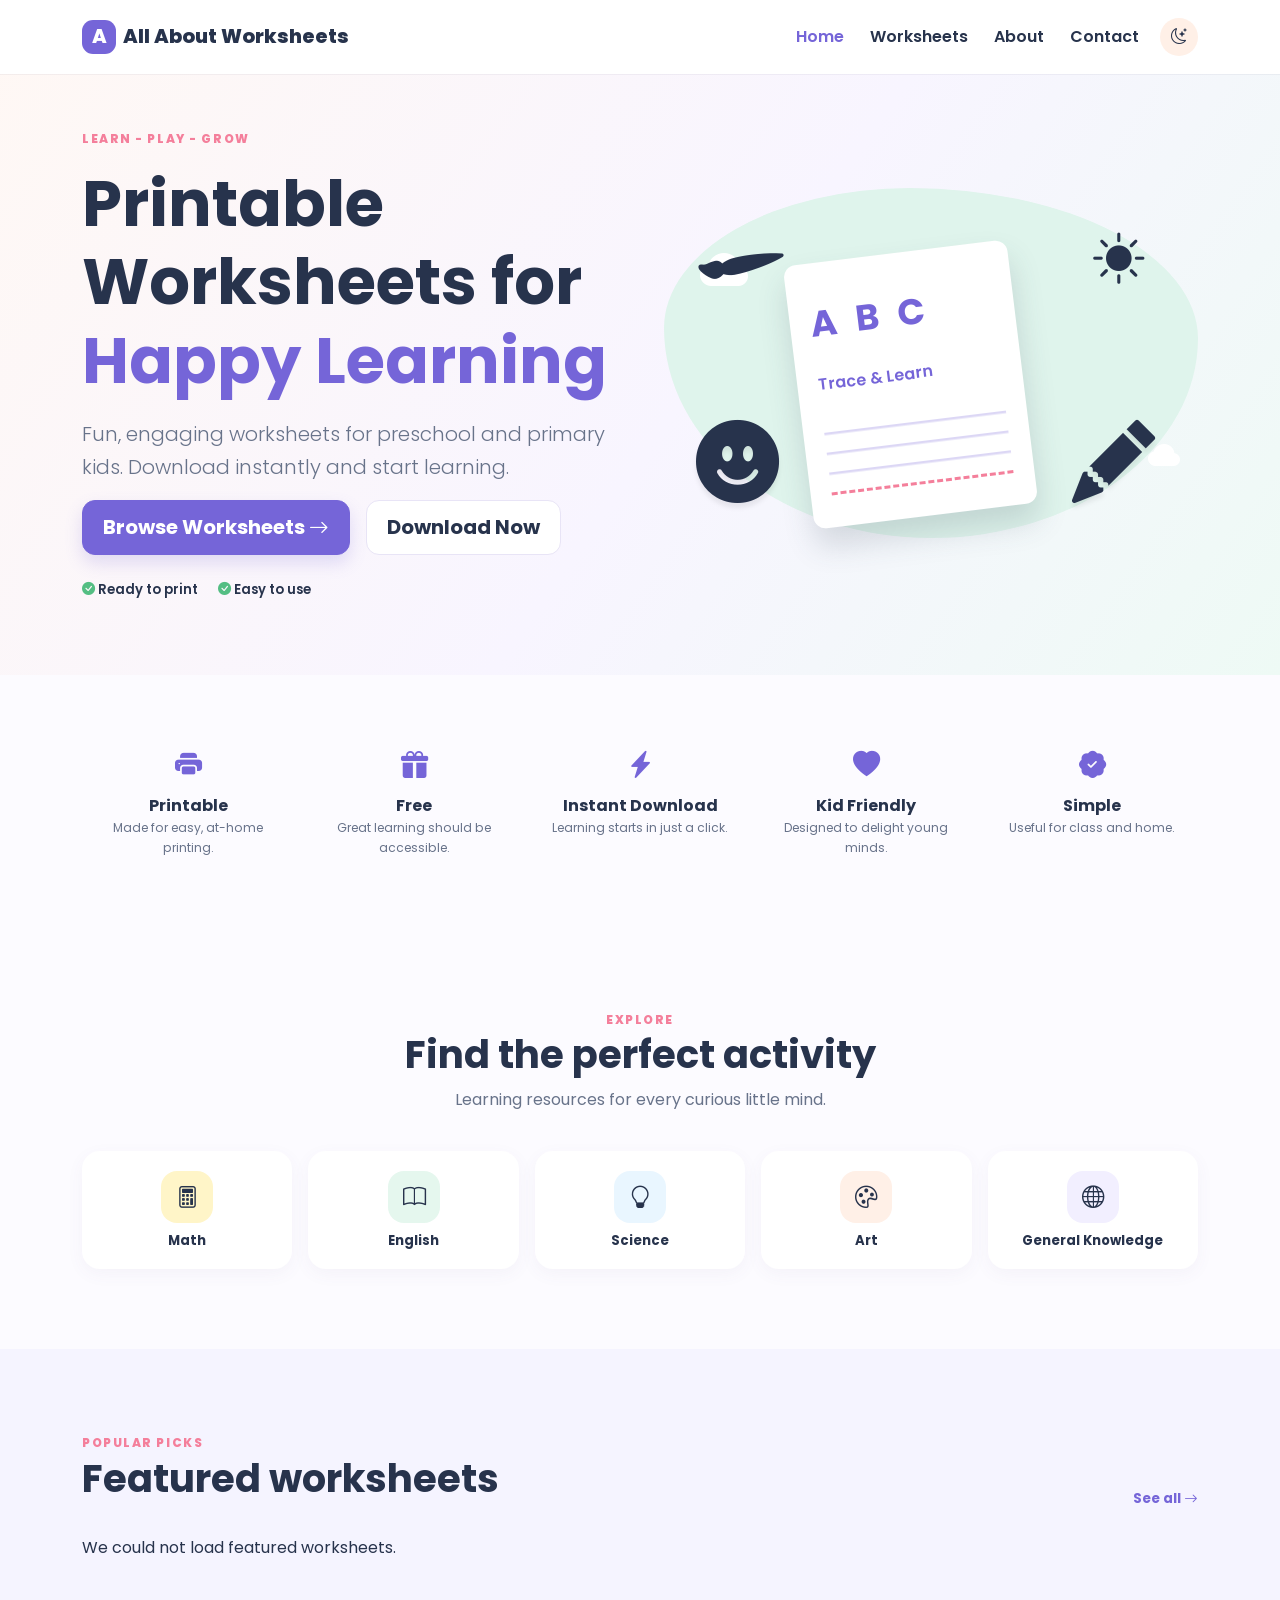
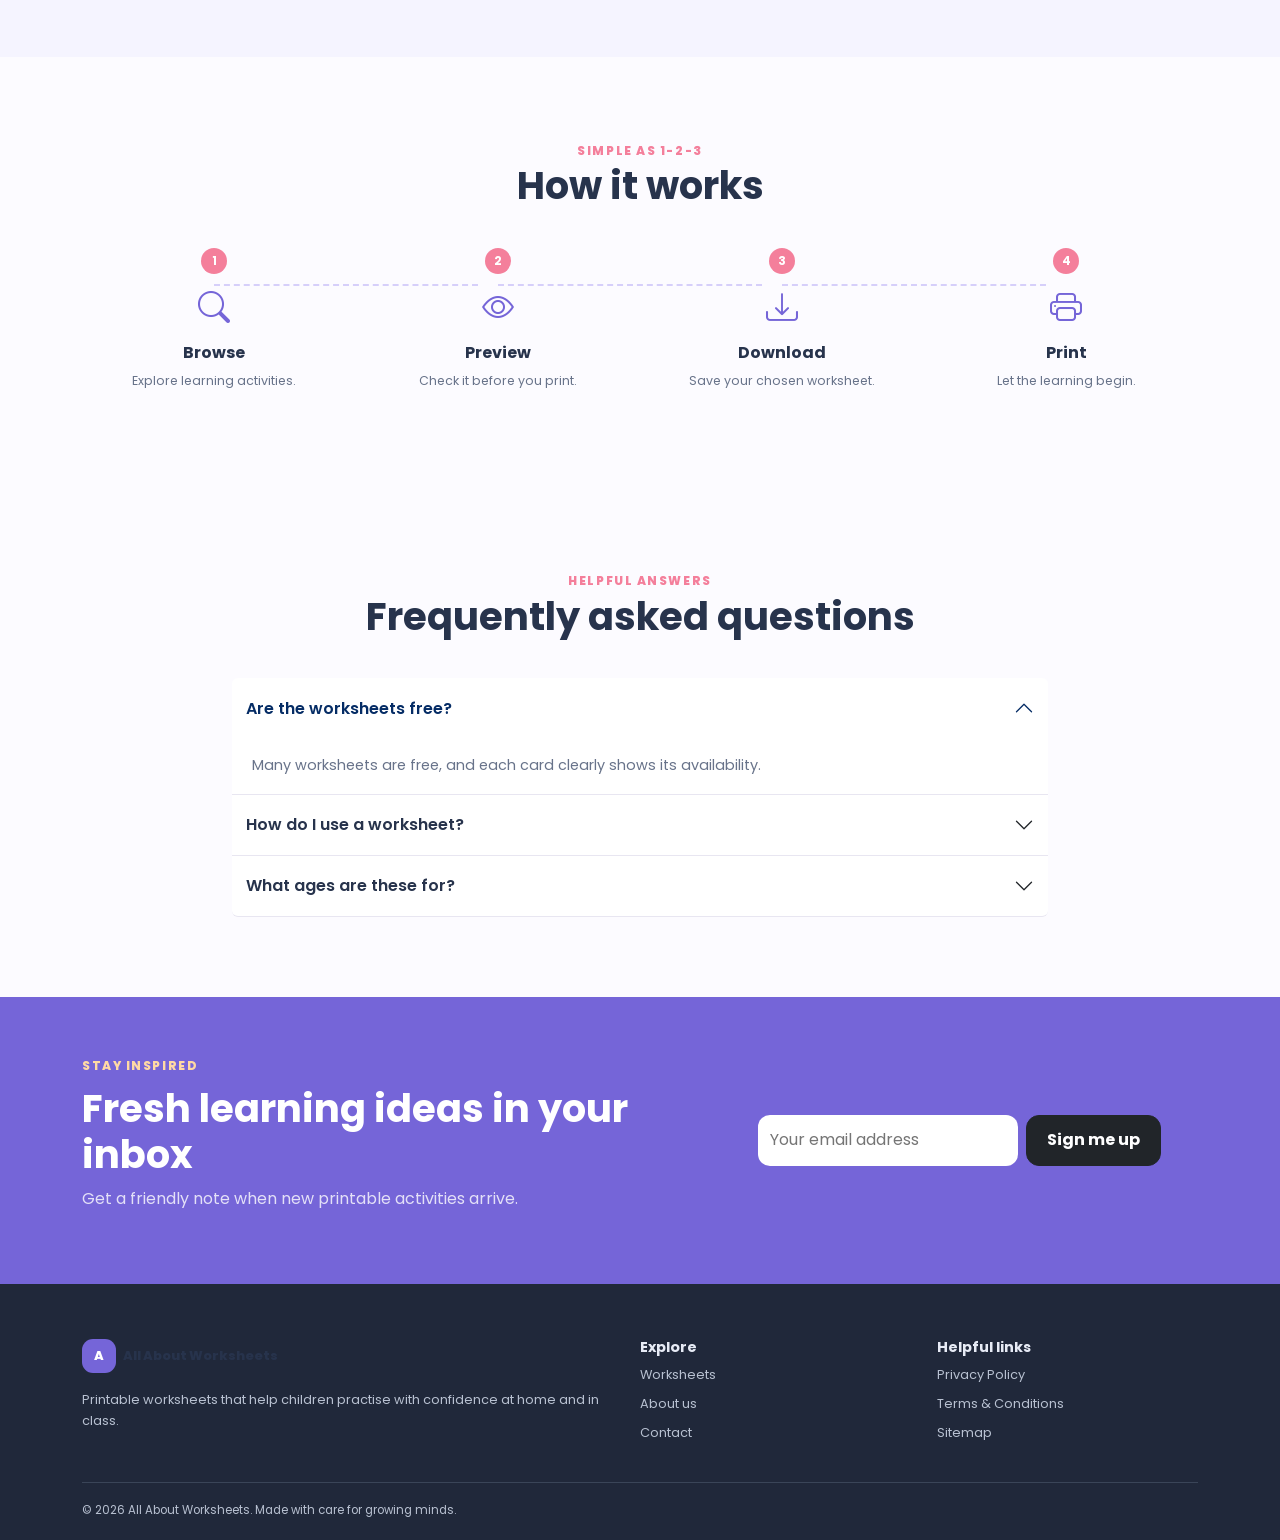
==== index.html @ 7afffd34 "uploaded project docs" ====
<!doctype html>
<html lang="en">
<head>
  <meta charset="utf-8">
  <meta name="viewport" content="width=device-width,initial-scale=1">
  <meta name="description" content="Free printable worksheets for preschool and primary school children. Browse, preview and download ready-to-print PDFs.">
  <meta name="robots" content="index,follow">
  <link rel="canonical" href="https://allaboutworksheets.com/">
  <meta property="og:title" content="All About Worksheets">
  <meta property="og:description" content="Printable worksheets for happy learning at home and in class.">
  <meta property="og:type" content="website">
  <meta property="og:url" content="https://allaboutworksheets.com/">
  <meta name="twitter:card" content="summary_large_image">
  <title>All About Worksheets | Printable Learning Activities</title>
  <link rel="icon" href="images/favicon.svg" type="image/svg+xml">
  <link rel="preconnect" href="https://fonts.googleapis.com">
  <link rel="preconnect" href="https://cdn.jsdelivr.net">
  <link href="https://fonts.googleapis.com/css2?family=Poppins:wght@400;500;600;700;800&display=swap" rel="stylesheet">
  <link href="https://cdn.jsdelivr.net/npm/bootstrap@5.3.3/dist/css/bootstrap.min.css" rel="stylesheet">
  <link href="https://cdn.jsdelivr.net/npm/bootstrap-icons@1.11.3/font/bootstrap-icons.min.css" rel="stylesheet">
  <link rel="stylesheet" href="css/style.css">
  <script type="application/ld+json">{"@context":"https://schema.org","@type":"WebSite","name":"All About Worksheets","url":"https://allaboutworksheets.com/","description":"Printable worksheets for preschool and primary children."}</script>
</head>
<body>
  <header id="site-header"></header>
  <main>
    <section class="hero">
      <div class="container">
        <div class="row align-items-center g-5">
          <div class="col-lg-6">
            <span class="eyebrow">LEARN - PLAY - GROW</span>
            <h1>Printable Worksheets for <span>Happy Learning</span></h1>
            <p class="lead">Fun, engaging worksheets for preschool and primary kids. Download instantly and start learning.</p>
            <div class="d-flex flex-wrap gap-3">
              <a class="btn btn-primary btn-lg" href="worksheets.html">Browse Worksheets <i class="bi bi-arrow-right"></i></a>
              <a class="btn btn-soft btn-lg" href="#featured">Download Now</a>
            </div>
            <div class="hero-trust">
              <span><i class="bi bi-check-circle-fill"></i> Ready to print</span>
              <span><i class="bi bi-check-circle-fill"></i> Easy to use</span>
            </div>
          </div>
          <div class="col-lg-6">
            <div class="hero-art" aria-label="Children learning with printable worksheets" role="img">
              <div class="sun"><i class="bi bi-sun-fill"></i></div>
              <div class="cloud cloud-one"><i class="bi bi-cloud-fill"></i></div>
              <div class="cloud cloud-two"><i class="bi bi-cloud-fill"></i></div>
              <div class="worksheet-sheet"><b>A B C</b><span>Trace & Learn</span><div class="art-lines"></div></div>
              <div class="child child-one"><i class="bi bi-emoji-smile-fill"></i></div>
              <div class="child child-two"><i class="bi bi-pencil-fill"></i></div>
              <div class="pencil"><i class="bi bi-brush-fill"></i></div>
            </div>
          </div>
        </div>
      </div>
    </section>

    <section class="py-5">
      <div class="container">
        <div class="feature-grid">
          <article><i class="bi bi-printer-fill"></i><h2>Printable</h2><p>Made for easy, at-home printing.</p></article>
          <article><i class="bi bi-gift-fill"></i><h2>Free</h2><p>Great learning should be accessible.</p></article>
          <article><i class="bi bi-lightning-charge-fill"></i><h2>Instant Download</h2><p>Learning starts in just a click.</p></article>
          <article><i class="bi bi-heart-fill"></i><h2>Kid Friendly</h2><p>Designed to delight young minds.</p></article>
          <article><i class="bi bi-patch-check-fill"></i><h2>Simple</h2><p>Useful for class and home.</p></article>
        </div>
      </div>
    </section>

    <section class="section" id="categories">
      <div class="container">
        <div class="section-heading"><span class="eyebrow">EXPLORE</span><h2>Find the perfect activity</h2><p>Learning resources for every curious little mind.</p></div>
        <div class="category-grid" id="category-grid"></div>
      </div>
    </section>

    <section class="section soft-section" id="featured">
      <div class="container">
        <div class="d-flex align-items-end justify-content-between mb-4">
          <div class="section-heading text-start mb-0"><span class="eyebrow">POPULAR PICKS</span><h2>Featured worksheets</h2></div>
          <a class="text-link" href="worksheets.html">See all <i class="bi bi-arrow-right"></i></a>
        </div>
        <div class="worksheet-grid" id="featured-grid"><div class="loading"><div class="spinner-border" role="status"></div><span>Loading worksheets...</span></div></div>
      </div>
    </section>

    <section class="section">
      <div class="container">
        <div class="section-heading"><span class="eyebrow">SIMPLE AS 1-2-3</span><h2>How it works</h2></div>
        <div class="steps">
          <div><b>1</b><i class="bi bi-search"></i><h3>Browse</h3><p>Explore learning activities.</p></div>
          <div><b>2</b><i class="bi bi-eye"></i><h3>Preview</h3><p>Check it before you print.</p></div>
          <div><b>3</b><i class="bi bi-download"></i><h3>Download</h3><p>Save your chosen worksheet.</p></div>
          <div><b>4</b><i class="bi bi-printer"></i><h3>Print</h3><p>Let the learning begin.</p></div>
        </div>
      </div>
    </section>

    <section class="section">
      <div class="container narrow">
        <div class="section-heading"><span class="eyebrow">HELPFUL ANSWERS</span><h2>Frequently asked questions</h2></div>
        <div class="accordion" id="faq">
          <div class="accordion-item"><h3 class="accordion-header"><button class="accordion-button" data-bs-toggle="collapse" data-bs-target="#q1">Are the worksheets free?</button></h3><div id="q1" class="accordion-collapse collapse show" data-bs-parent="#faq"><div class="accordion-body">Many worksheets are free, and each card clearly shows its availability.</div></div></div>
          <div class="accordion-item"><h3 class="accordion-header"><button class="accordion-button collapsed" data-bs-toggle="collapse" data-bs-target="#q2">How do I use a worksheet?</button></h3><div id="q2" class="accordion-collapse collapse" data-bs-parent="#faq"><div class="accordion-body">Preview it, download the PDF, then print it at home or at school.</div></div></div>
          <div class="accordion-item"><h3 class="accordion-header"><button class="accordion-button collapsed" data-bs-toggle="collapse" data-bs-target="#q3">What ages are these for?</button></h3><div id="q3" class="accordion-collapse collapse" data-bs-parent="#faq"><div class="accordion-body">Our activities support preschool and primary children, with class and level labels on every worksheet.</div></div></div>
        </div>
      </div>
    </section>

    <section class="newsletter">
      <div class="container">
        <div><span class="eyebrow">STAY INSPIRED</span><h2>Fresh learning ideas in your inbox</h2><p>Get a friendly note when new printable activities arrive.</p></div>
        <form id="newsletter-form" class="newsletter-form">
          <label class="visually-hidden" for="newsletter-email">Email address</label>
          <input id="newsletter-email" type="email" placeholder="Your email address" required>
          <button class="btn btn-dark" type="submit">Sign me up</button>
          <small id="newsletter-message" aria-live="polite"></small>
        </form>
      </div>
    </section>
  </main>
  <footer id="site-footer"></footer>
  <button id="back-to-top" aria-label="Back to top"><i class="bi bi-arrow-up"></i></button>
  <script src="https://cdn.jsdelivr.net/npm/bootstrap@5.3.3/dist/js/bootstrap.bundle.min.js"></script>
  <script src="js/config.js"></script>
  <script src="js/app.js"></script>
  <script src="js/worksheets.js"></script>
</body>
</html>
---- css/style.css ----
:root{--ink:#27334c;--muted:#68738a;--purple:#7565d8;--pink:#f47f9b;--peach:#fff0e7;--mint:#e5f7ee;--yellow:#fff5c8;--surface:#fff;--bg:#fcfbff;--shadow:0 12px 35px rgba(53,45,106,.11)}*{box-sizing:border-box}html{scroll-behavior:smooth}body{font-family:Poppins,Arial,sans-serif;color:var(--ink);background:var(--bg);line-height:1.65}a{text-decoration:none;color:inherit}h1,h2,h3{font-weight:700;line-height:1.22}h1{font-size:clamp(2.35rem,5vw,4.45rem)}h2{font-size:clamp(1.65rem,3vw,2.45rem)}.navbar{padding:15px 0;background:rgba(255,255,255,.93);backdrop-filter:blur(12px);box-shadow:0 1px 0 rgba(39,51,76,.05)}.navbar-brand{font-size:1.22rem;font-weight:800;color:var(--ink)!important}.brand-mark{display:inline-grid;place-items:center;width:34px;height:34px;margin-right:7px;border-radius:11px;background:var(--purple);color:#fff}.nav-link{font-weight:600;color:var(--ink)!important;padding:9px 13px!important}.nav-link.active,.nav-link:hover{color:var(--purple)!important}.theme-toggle{border:0;background:var(--peach);border-radius:50%;width:38px;height:38px;color:var(--ink)}.hero{padding:125px 0 75px;background:linear-gradient(125deg,#fff8f4 0%,#f8f5ff 55%,#eefaf5 100%);overflow:hidden}.eyebrow{font-size:.75rem;letter-spacing:.13em;font-weight:800;color:var(--pink)}.hero h1{margin:14px 0 18px;max-width:660px}.hero h1 span{color:var(--purple)}.lead{color:var(--muted);max-width:570px}.btn{border-radius:13px;font-weight:700;padding:.72rem 1.25rem}.btn-primary{background:var(--purple);border-color:var(--purple);box-shadow:0 8px 17px rgba(117,101,216,.2)}.btn-primary:hover{background:#6253c2;border-color:#6253c2;transform:translateY(-2px)}.btn-soft{background:#fff;border:1px solid #e8e4f6;color:var(--ink)}.btn-soft:hover{background:var(--peach)}.hero-trust{display:flex;gap:20px;flex-wrap:wrap;margin-top:24px;font-size:.82rem;font-weight:600}.hero-trust i{color:#54be83}.hero-art{min-height:350px;position:relative;border-radius:46% 54% 50% 50%/40% 43% 57% 60%;background:#dff4ec;isolation:isolate}.sun{position:absolute;right:54px;top:30px;font-size:3.2rem}.cloud{position:absolute;color:#fff;font-size:3rem}.cloud-one{top:45px;left:36px}.cloud-two{right:18px;bottom:54px;font-size:2rem}.worksheet-sheet{position:absolute;z-index:2;top:64px;left:25%;width:225px;height:265px;padding:31px 21px;border-radius:12px;background:#fff;box-shadow:0 18px 30px rgba(63,79,93,.18);transform:rotate(-7deg);color:var(--purple)}.worksheet-sheet b{font-size:2.25rem;letter-spacing:5px}.worksheet-sheet span{display:block;margin-top:19px;font-weight:600}.art-lines{height:75px;margin-top:22px;background:repeating-linear-gradient(0deg,transparent 0 17px,#dcd7f5 18px 20px);border-bottom:3px dashed var(--pink)}.child{position:absolute;z-index:3;font-size:5.2rem;bottom:5px;filter:drop-shadow(0 5px 2px #0001)}.child-one{left:6%}.child-two{right:8%}.pencil{position:absolute;z-index:3;font-size:4rem;top:23px;left:8%;transform:rotate(36deg)}.feature-grid{display:grid;grid-template-columns:repeat(5,1fr);gap:14px}.feature-grid article{text-align:center;padding:20px 8px}.feature-grid i{font-size:1.7rem;color:var(--purple)}.feature-grid h2{font-size:1rem;margin:8px 0 2px}.feature-grid p{font-size:.76rem;color:var(--muted);margin:0}.section{padding:80px 0}.soft-section{background:#f5f4ff}.section-heading{text-align:center;margin-bottom:38px}.section-heading p{color:var(--muted);margin:8px 0}.category-grid{display:grid;grid-template-columns:repeat(5,1fr);gap:16px}.category-card{background:#fff;padding:20px 11px;text-align:center;border-radius:18px;box-shadow:0 5px 17px #5d54910d;transition:.25s}.category-card:hover,.worksheet-card:hover{transform:translateY(-7px);box-shadow:var(--shadow)}.category-icon{display:grid;place-items:center;width:52px;height:52px;border-radius:16px;margin:0 auto 10px;font-size:1.4rem;background:var(--card-color,#eee)}.category-card h3{font-size:.82rem;margin:0}.worksheet-grid{display:grid;grid-template-columns:repeat(3,1fr);gap:23px}.worksheet-card{overflow:hidden;border-radius:20px;background:#fff;box-shadow:0 5px 22px #4c49700e;transition:.25s;position:relative}.worksheet-thumb{position:relative;height:170px;background:#f0edf9;overflow:hidden}.worksheet-thumb img{width:100%;height:100%;object-fit:cover;transition:.35s}.worksheet-card:hover img{transform:scale(1.05)}.card-favorite{position:absolute;z-index:1;right:11px;top:11px;border:0;background:#fffc;border-radius:50%;width:35px;height:35px;color:var(--pink)}.card-favorite.active{color:#e64970}.badges{position:absolute;z-index:1;left:10px;top:10px;display:flex;gap:5px}.badge{font-size:.62rem;padding:5px 7px;border-radius:7px}.badge-new{background:var(--pink);color:white}.badge-free{background:#4caf7d;color:#fff}.badge-print{background:#fff;color:var(--ink)}.worksheet-body{padding:17px}.worksheet-body h3{font-size:1rem;margin-bottom:8px}.worksheet-meta{font-size:.72rem;color:var(--purple);font-weight:700;margin-bottom:7px}.worksheet-desc{font-size:.76rem;color:var(--muted);min-height:40px;margin-bottom:13px}.tag-row{display:flex;gap:5px;flex-wrap:wrap}.tag{font-size:.62rem;background:#f5f3fb;padding:4px 7px;border-radius:5px}.card-actions{display:flex;gap:8px;margin-top:14px}.card-actions .btn{font-size:.72rem;flex:1;padding:.57rem}.btn-preview{background:#f0edfc;color:var(--purple)}.loading{grid-column:1/-1;min-height:240px;display:grid;place-content:center;justify-items:center;gap:12px;color:var(--muted)}.text-link{color:var(--purple);font-size:.85rem;font-weight:700}.steps{display:grid;grid-template-columns:repeat(4,1fr);text-align:center;gap:20px}.steps>div{position:relative}.steps>div:not(:last-child):after{content:"";position:absolute;right:-50%;top:36px;width:100%;border-top:2px dashed #d6cffa}.steps b{display:grid;place-items:center;margin:auto;width:26px;height:26px;border-radius:50%;background:var(--pink);color:#fff;font-size:.72rem}.steps i{display:block;color:var(--purple);font-size:2rem;margin:8px}.steps h3{font-size:1rem}.steps p{font-size:.78rem;color:var(--muted)}.quote-card{height:100%;background:#e9f6ff;padding:30px;border-radius:20px}.quote-card.yellow{background:#fff5d0}.quote-card i{font-size:2rem;color:var(--purple)}.quote-card p{font-size:1.02rem}.quote-card strong{font-size:.8rem}.narrow{max-width:840px}.accordion-item{border:0;border-bottom:1px solid #e8e6f1}.accordion-button{font-weight:600;color:var(--ink);padding:20px 14px;background:transparent!important;box-shadow:none!important}.accordion-body{color:var(--muted);font-size:.9rem}.newsletter{padding:55px 0;background:var(--purple);color:#fff}.newsletter .eyebrow{color:#ffd9a4}.newsletter h2{margin:7px 0}.newsletter p{opacity:.8}.newsletter .container{display:flex;justify-content:space-between;align-items:center;gap:30px}.newsletter-form{position:relative;display:flex;gap:8px;min-width:min(100%,440px)}.newsletter input{width:260px;border:0;border-radius:12px;padding:12px}.newsletter small{position:absolute;top:50px;left:3px}.site-footer{background:#20283a;color:#e7ebf5;padding:55px 0 20px}.footer-grid{display:grid;grid-template-columns:2fr 1fr 1fr;gap:35px}.site-footer p,.site-footer a{font-size:.8rem;color:#b8c1d1}.site-footer h3{font-size:.9rem}.footer-links{display:grid;gap:8px}.socials{display:flex;gap:10px}.socials a{display:grid;place-items:center;border:1px solid #536074;border-radius:50%;width:33px;height:33px}.copyright{border-top:1px solid #3a4558;margin-top:35px;padding-top:18px;font-size:.72rem;color:#b8c1d1}.page-hero{padding:145px 0 70px;text-align:center;background:linear-gradient(125deg,#fff3ec,#f2efff)}.page-hero h1{font-size:clamp(2.1rem,4vw,3.55rem);max-width:850px;margin:12px auto}.page-hero p{color:var(--muted)}.catalogue-controls{background:#fff;border-radius:18px;padding:17px;box-shadow:var(--shadow);margin-top:-45px;position:relative}.search-box{position:relative}.search-box i{position:absolute;left:14px;top:11px;color:var(--muted)}input,textarea,select{border:1px solid #dedbea;border-radius:10px;padding:10px 12px;color:var(--ink);background:#fff;outline-color:var(--purple)}.search-box input{width:100%;padding-left:40px}.filter-group{display:grid;grid-template-columns:repeat(5,1fr);gap:9px;margin-top:12px}.filter-group select{font-size:.75rem;width:100%}.result-count{font-size:.8rem;color:var(--muted);margin:22px 0}.empty-state{text-align:center;padding:35px}.empty-state>div{font-size:4rem}.empty-state h2{font-size:1.5rem}.empty-state p{color:var(--muted)}.contact-form{background:#fff;padding:34px;border-radius:20px;box-shadow:var(--shadow)}.contact-form label{display:block;font-size:.83rem;font-weight:600;margin-bottom:6px}.contact-form input,.contact-form textarea{width:100%}.form-success{color:#238252;font-weight:600;margin:12px 0 0}.prose p{color:var(--muted)}.info-card{padding:25px;border-radius:18px;background:#fff;box-shadow:var(--shadow)}.info-card i{font-size:2rem;color:var(--purple)}.info-card h3{font-size:1.2rem;margin-top:8px}.not-found{padding:160px 0 100px;min-height:70vh}.oops-art{font-size:6rem;position:relative}.oops-art span{font-size:2rem;position:absolute;color:var(--pink);margin-left:-24px;margin-top:4px}#back-to-top{position:fixed;right:20px;bottom:20px;z-index:9;border:0;background:var(--purple);color:#fff;border-radius:50%;width:43px;height:43px;box-shadow:var(--shadow);display:none}#back-to-top.show{display:block}body.dark{--ink:#ecedf5;--muted:#b8bed0;--surface:#242a3a;--bg:#181c29;--peach:#342e3f}body.dark .navbar,body.dark .worksheet-card,body.dark .category-card,body.dark .contact-form,body.dark input,body.dark textarea,body.dark select{background:#242a3a;color:var(--ink)}body.dark .soft-section{background:#202535}body.dark .page-hero,body.dark .hero{background:linear-gradient(125deg,#252133,#1d2635)}body.dark .btn-soft{background:#303749;color:#fff}.fade-in{animation:fade .55s ease both}@keyframes fade{from{opacity:0;transform:translateY(15px)}to{opacity:1;transform:none}}@media(max-width:991px){.feature-grid{grid-template-columns:repeat(3,1fr)}.category-grid{grid-template-columns:repeat(3,1fr)}.worksheet-grid{grid-template-columns:repeat(2,1fr)}.newsletter .container{display:block}.newsletter-form{margin-top:20px}.filter-group{grid-template-columns:repeat(3,1fr)}}@media(max-width:575px){.hero{padding-top:105px}.hero-art{min-height:300px}.worksheet-sheet{left:22%;width:190px;height:225px}.feature-grid{grid-template-columns:repeat(2,1fr)}.category-grid{grid-template-columns:repeat(2,1fr)}.worksheet-grid{grid-template-columns:1fr}.steps{grid-template-columns:repeat(2,1fr)}.steps>div:nth-child(2):after{display:none}.footer-grid{grid-template-columns:1fr 1fr}.footer-grid>div:first-child{grid-column:1/-1}.filter-group{grid-template-columns:1fr 1fr}.newsletter-form{min-width:0;display:grid}.newsletter input{width:100%}}
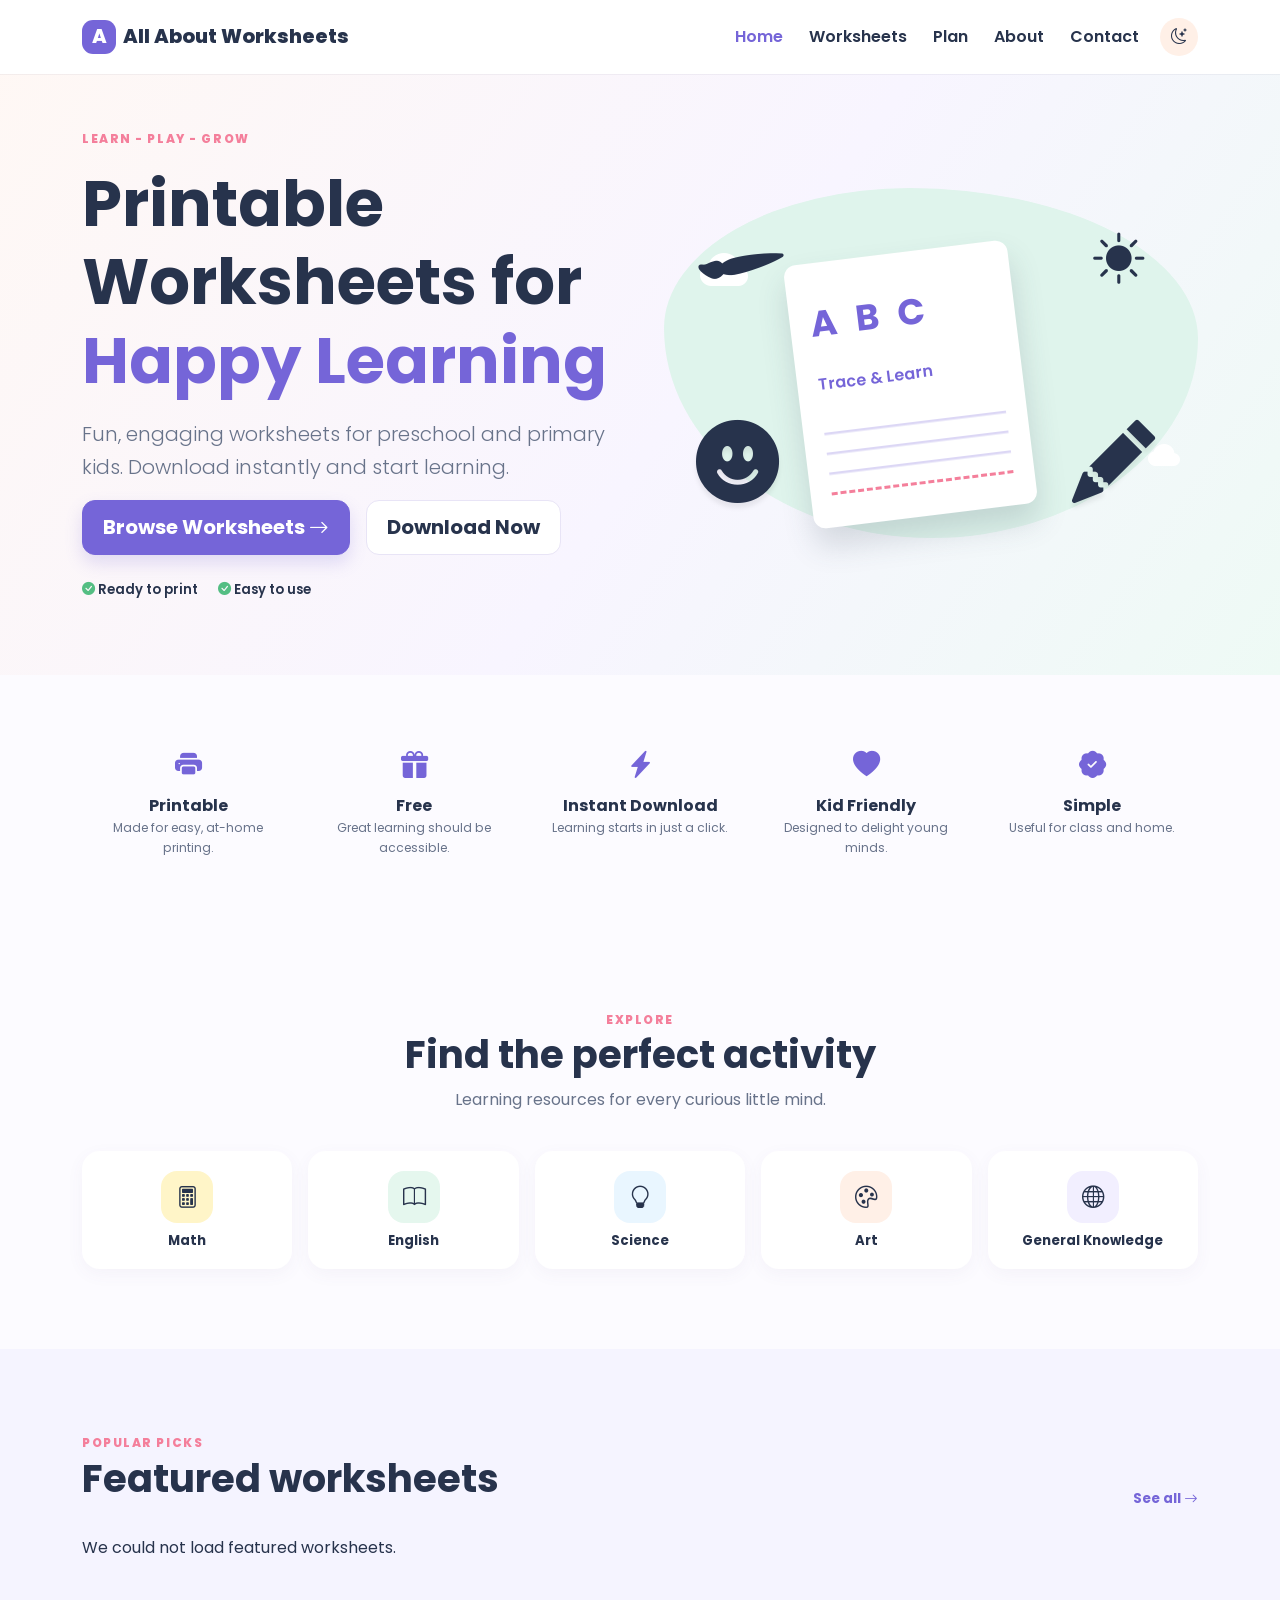
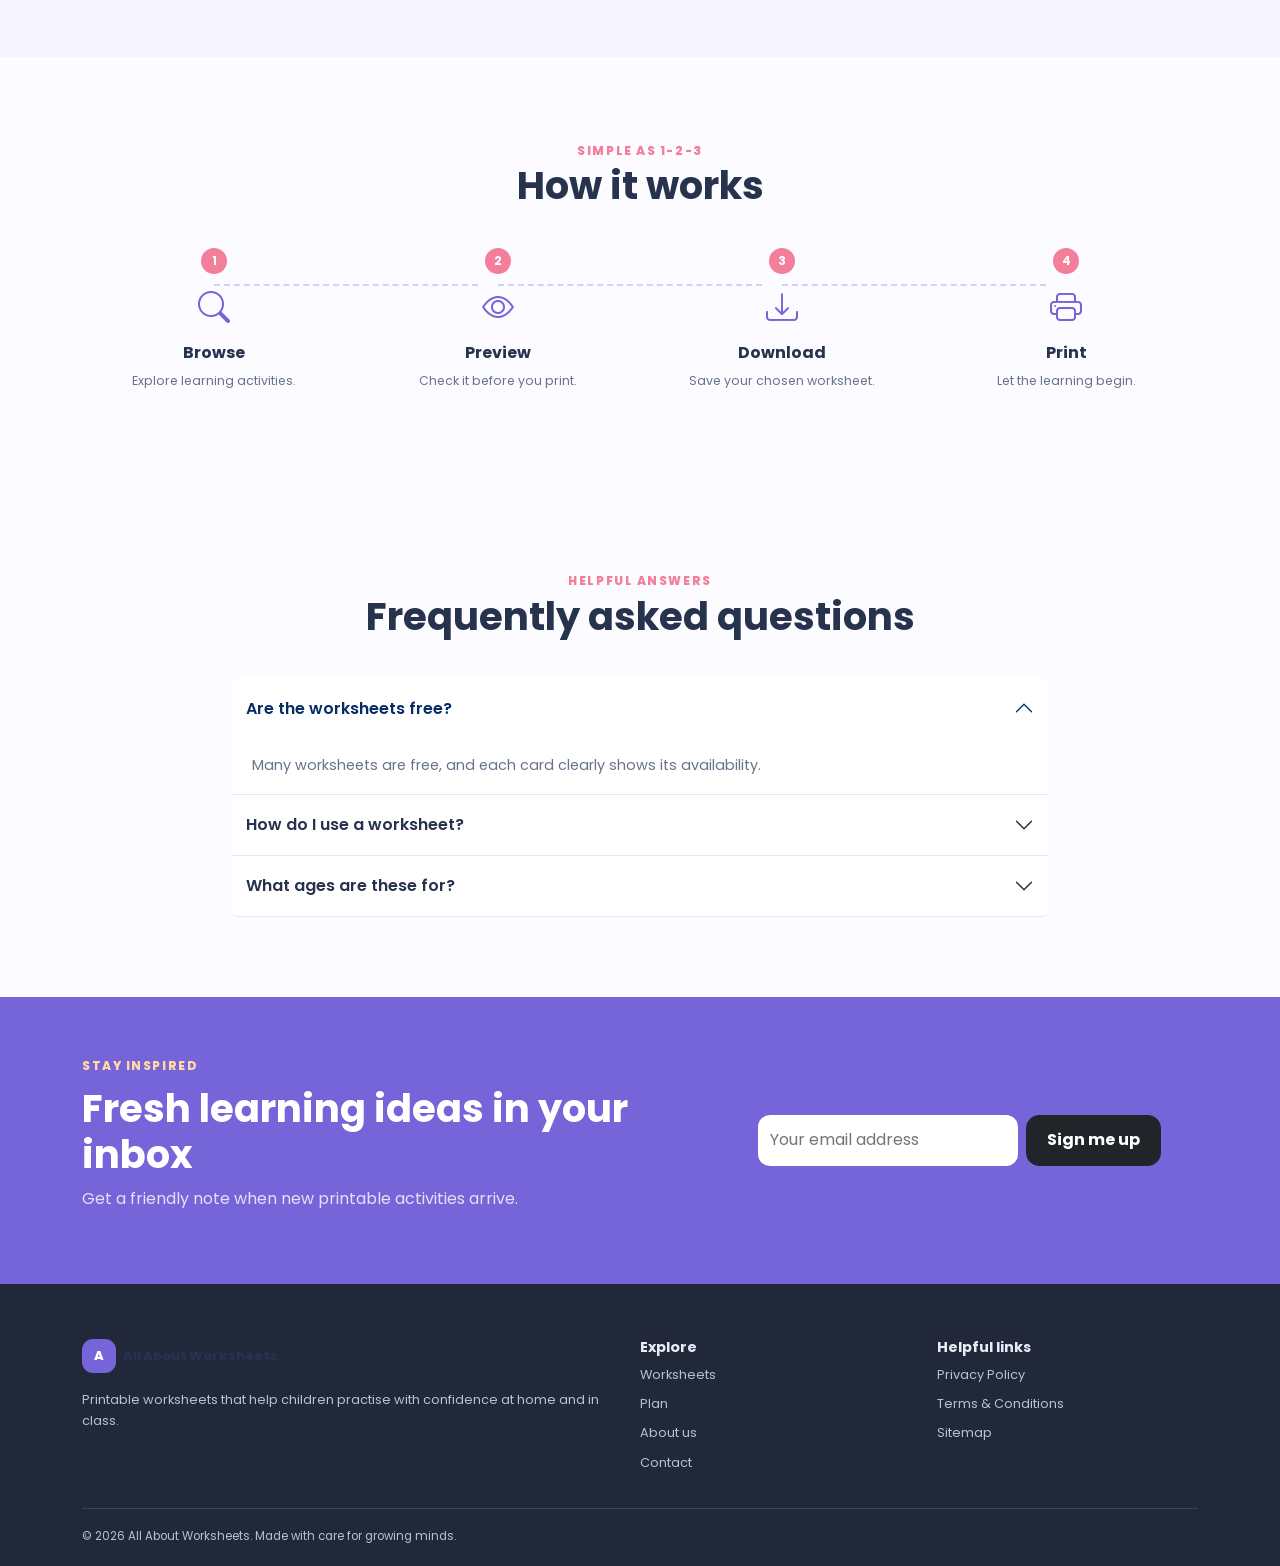
==== commit f7227f4d: "Update website" ====
--- a/index.html
+++ b/index.html
@@ -1,6 +1,14 @@
 <!doctype html>
 <html lang="en">
 <head>
+  <!-- Google Analytics -->
+  <script async src="https://www.googletagmanager.com/gtag/js?id=G-K3VXDX4ZXD"></script>
+  <script>
+    window.dataLayer = window.dataLayer || [];
+    function gtag(){dataLayer.push(arguments);}
+    gtag('js', new Date());
+    gtag('config', 'G-K3VXDX4ZXD');
+  </script>
   <meta charset="utf-8">
   <meta name="viewport" content="width=device-width,initial-scale=1">
   <meta name="description" content="Free printable worksheets for preschool and primary school children. Browse, preview and download ready-to-print PDFs.">
